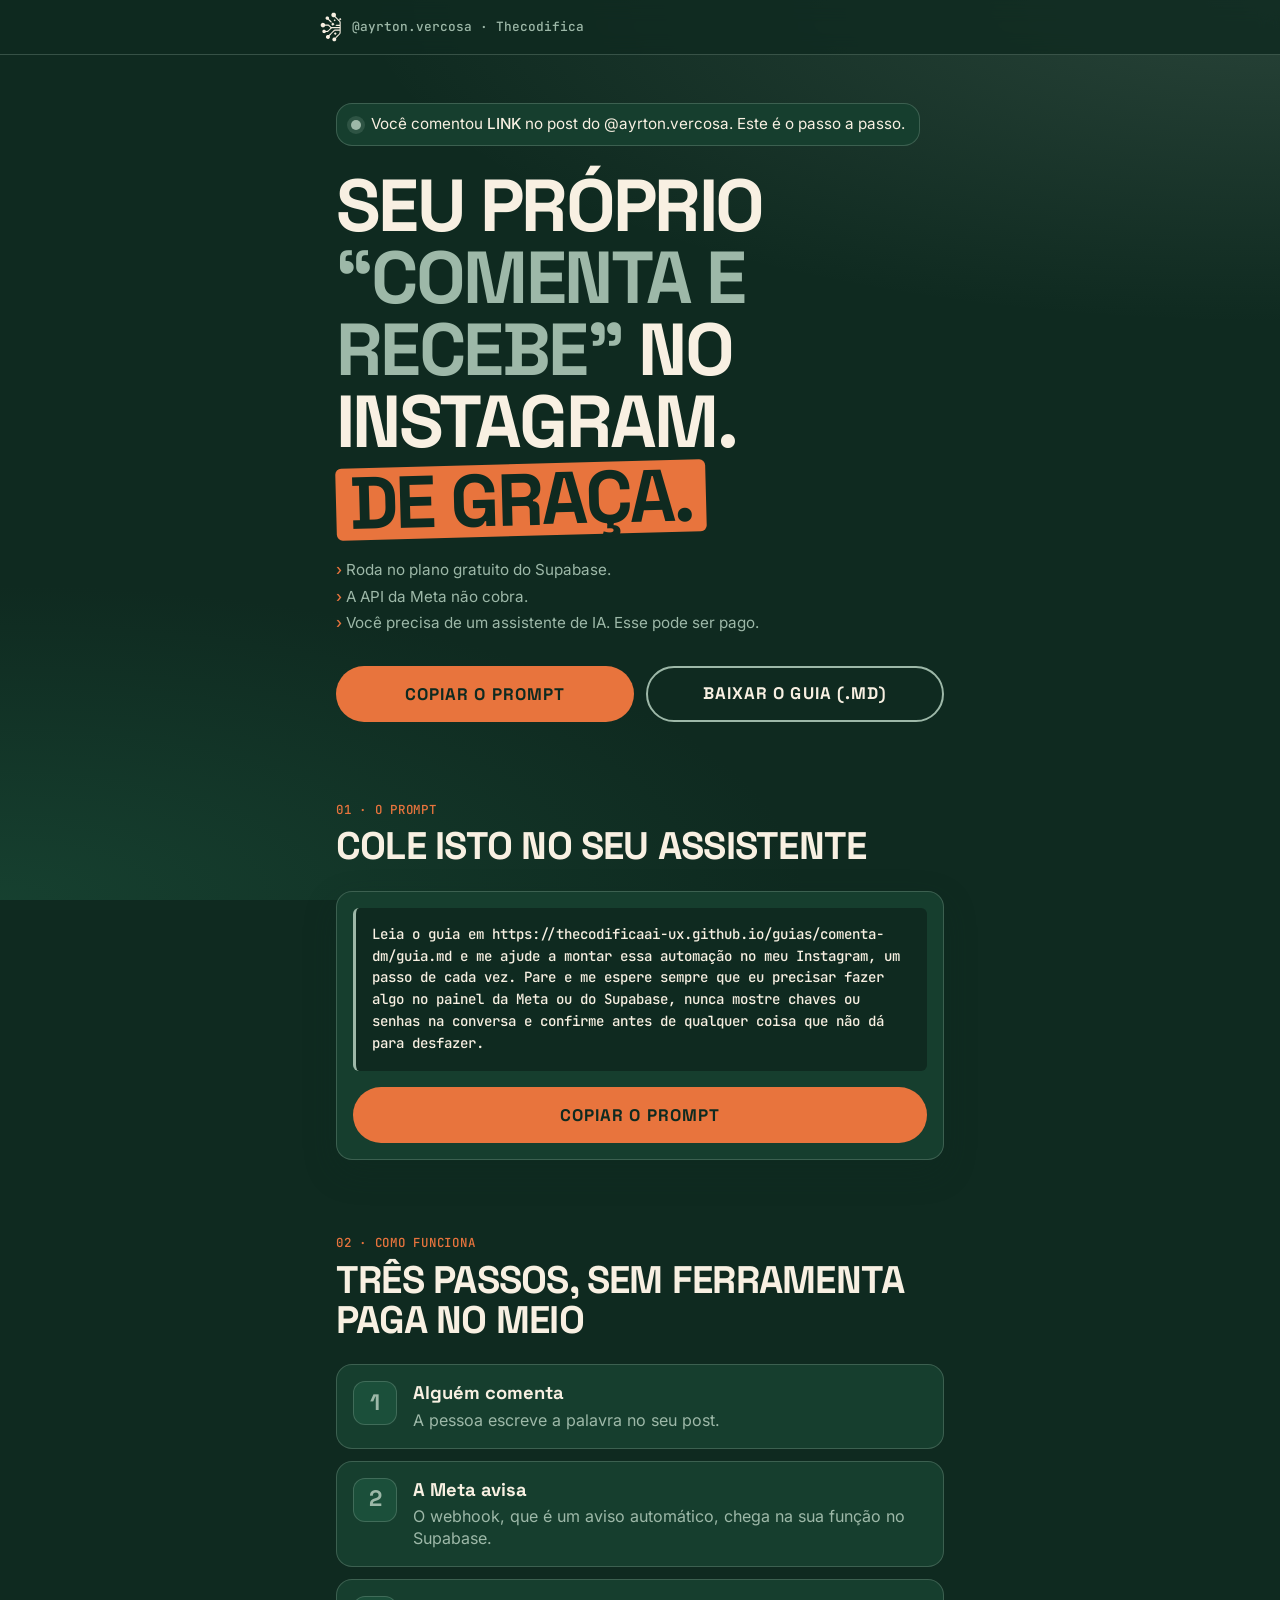
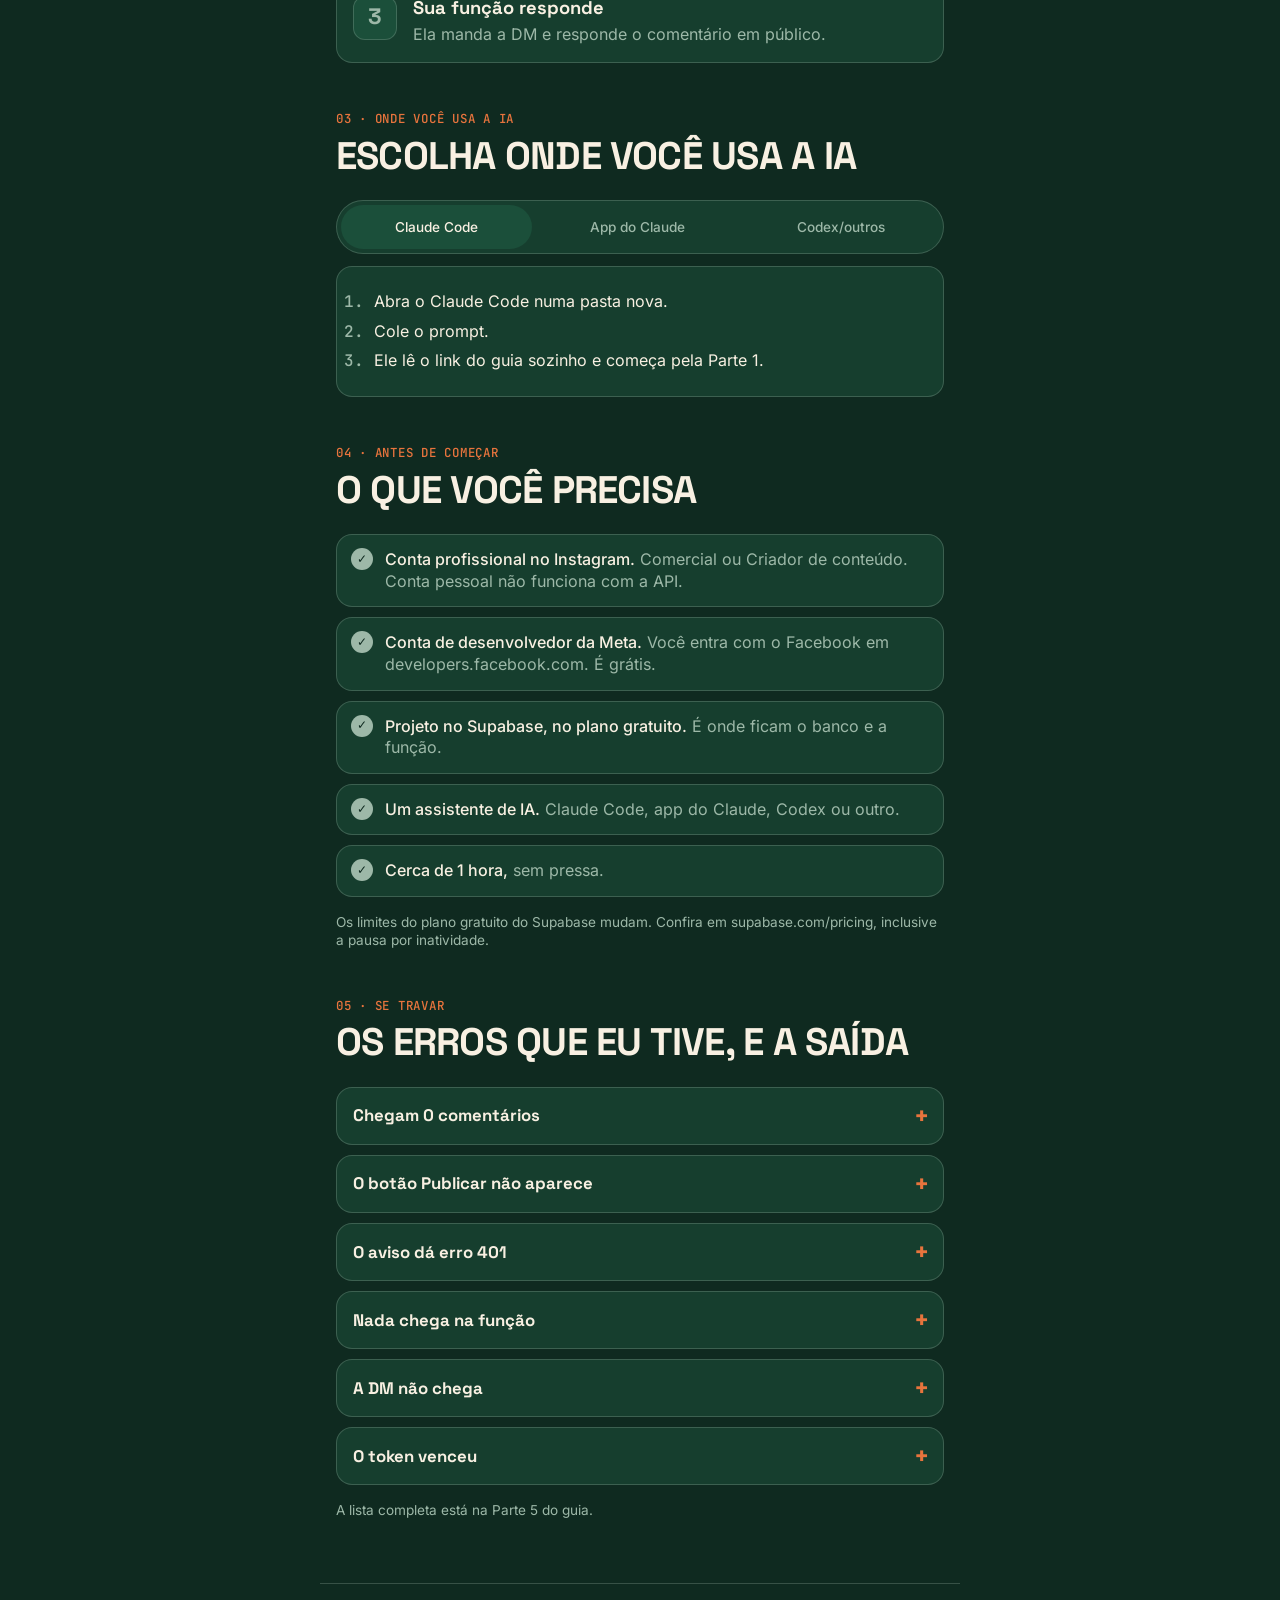
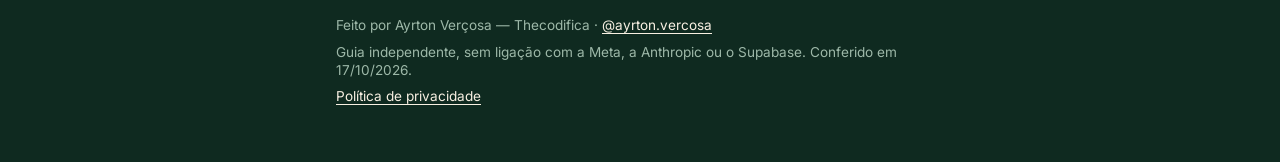
==== comenta-dm/index.html @ 65ba0058 "Guia comenta-dm: página de entrega e passo a passo Co-Authored-By: Claude Opus 5.5 <noreply@anthropi" ====
<!doctype html>
<html lang="pt-BR">
<head>
<meta charset="utf-8">
<meta name="viewport" content="width=device-width, initial-scale=1">
<title>Comenta e recebe no Instagram · passo a passo</title>
<meta name="description" content="Monte o seu próprio “comenta e recebe” no Instagram com a API oficial da Meta e o plano gratuito do Supabase. Um prompt pronto e o guia completo para o seu assistente de IA.">
<meta property="og:type" content="website">
<meta property="og:locale" content="pt_BR">
<meta property="og:url" content="https://thecodificaai-ux.github.io/guias/comenta-dm/">
<meta property="og:title" content="Seu próprio “comenta e recebe” no Instagram. De graça.">
<meta property="og:description" content="O passo a passo do @ayrton.vercosa: um prompt para colar no seu assistente de IA e o guia completo em .md.">
<link rel="icon" href="icone-creme.svg" type="image/svg+xml">
<link rel="preload" href="fontes/space-grotesk-latin-700-normal.woff2" as="font" type="font/woff2" crossorigin>
<link rel="stylesheet" href="marca/tokens.css">
<link rel="stylesheet" href="estilo.css">
</head>
<body>
<a class="pular" href="#conteudo">Pular para o conteúdo</a>

<header class="topo">
  <div class="topo__marca">
    <img src="icone-creme.svg" alt="" width="28" height="38">
    <span>@ayrton.vercosa · Thecodifica</span>
  </div>
</header>

<main id="conteudo">

  <section class="hero" aria-labelledby="titulo">
    <p class="hero__aviso"><span class="ponto" aria-hidden="true"></span><span>Você comentou <strong>LINK</strong> no post do @ayrton.vercosa. Este é o passo a passo.</span></p>
    <h1 id="titulo" class="hero__titulo">Seu próprio <span class="destaque">“comenta e recebe”</span> no Instagram. <span class="gratis">De graça.</span></h1>
    <ul class="hero__nuance">
      <li>Roda no plano gratuito do Supabase.</li>
      <li>A API da Meta não cobra.</li>
      <li>Você precisa de um assistente de IA. Esse pode ser pago.</li>
    </ul>
    <div class="hero__acoes">
      <button type="button" class="botao botao--principal" data-copiar="prompt-texto" data-rotulo="Copiar o prompt">Copiar o prompt</button>
      <a class="botao botao--secundario" href="guia.md" download="guia.md">Baixar o guia (.md)</a>
    </div>
    <p class="hero__dica">Sem JavaScript? O prompt está logo abaixo. Selecione e copie.</p>
  </section>

  <section class="bloco" id="prompt" aria-labelledby="t-prompt">
    <p class="etiqueta">01 · O prompt</p>
    <h2 id="t-prompt">Cole isto no seu assistente</h2>
    <div class="cartao-prompt">
      <pre id="prompt-texto" tabindex="0">Leia o guia em https://thecodificaai-ux.github.io/guias/comenta-dm/guia.md e me ajude a montar essa automação no meu Instagram, um passo de cada vez. Pare e me espere sempre que eu precisar fazer algo no painel da Meta ou do Supabase, nunca mostre chaves ou senhas na conversa e confirme antes de qualquer coisa que não dá para desfazer.</pre>
      <button type="button" class="botao botao--principal botao--cheio" data-copiar="prompt-texto" data-rotulo="Copiar o prompt">Copiar o prompt</button>
    </div>
    <p class="status" role="status" aria-live="polite"></p>
  </section>

  <section class="bloco" aria-labelledby="t-como">
    <p class="etiqueta">02 · Como funciona</p>
    <h2 id="t-como">Três passos, sem ferramenta paga no meio</h2>
    <ol class="passos">
      <li><span class="passos__n" aria-hidden="true">1</span><div><h3>Alguém comenta</h3><p>A pessoa escreve a palavra no seu post.</p></div></li>
      <li><span class="passos__n" aria-hidden="true">2</span><div><h3>A Meta avisa</h3><p>O webhook, que é um aviso automático, chega na sua função no Supabase.</p></div></li>
      <li><span class="passos__n" aria-hidden="true">3</span><div><h3>Sua função responde</h3><p>Ela manda a DM e responde o comentário em público.</p></div></li>
    </ol>
  </section>

  <section class="bloco" aria-labelledby="t-onde">
    <p class="etiqueta">03 · Onde você usa a IA</p>
    <h2 id="t-onde">Escolha onde você usa a IA</h2>
    <div class="abas" role="tablist" aria-label="Assistente de IA" hidden>
      <button type="button" role="tab" id="aba-code" aria-controls="painel-code" aria-selected="true">Claude Code</button>
      <button type="button" role="tab" id="aba-app" aria-controls="painel-app" aria-selected="false" tabindex="-1">App do Claude</button>
      <button type="button" role="tab" id="aba-outros" aria-controls="painel-outros" aria-selected="false" tabindex="-1">Codex/outros</button>
    </div>
    <div class="painel" id="painel-code" role="tabpanel" aria-labelledby="aba-code">
      <h3>Claude Code</h3>
      <ol>
        <li>Abra o Claude Code numa pasta nova.</li>
        <li>Cole o prompt.</li>
        <li>Ele lê o link do guia sozinho e começa pela Parte 1.</li>
      </ol>
    </div>
    <div class="painel" id="painel-app" role="tabpanel" aria-labelledby="aba-app">
      <h3>App do Claude (site ou celular)</h3>
      <ol>
        <li>Abra uma conversa nova.</li>
        <li>Cole o prompt.</li>
        <li>Se ele disser que não consegue abrir links, baixe o guia e anexe o arquivo na conversa.</li>
      </ol>
      <a class="link-forte" href="guia.md" download="guia.md">Baixar o guia (.md)</a>
    </div>
    <div class="painel" id="painel-outros" role="tabpanel" aria-labelledby="aba-outros">
      <h3>Codex e outros assistentes</h3>
      <ol>
        <li>Cole o prompt.</li>
        <li>Ou anexe o arquivo do guia e peça para seguir parte por parte.</li>
      </ol>
      <a class="link-forte" href="guia.md" download="guia.md">Baixar o guia (.md)</a>
    </div>
  </section>

  <section class="bloco" aria-labelledby="t-precisa">
    <p class="etiqueta">04 · Antes de começar</p>
    <h2 id="t-precisa">O que você precisa</h2>
    <ul class="lista-check">
      <li><strong>Conta profissional no Instagram.</strong> Comercial ou Criador de conteúdo. Conta pessoal não funciona com a API.</li>
      <li><strong>Conta de desenvolvedor da Meta.</strong> Você entra com o Facebook em developers.facebook.com. É grátis.</li>
      <li><strong>Projeto no Supabase, no plano gratuito.</strong> É onde ficam o banco e a função.</li>
      <li><strong>Um assistente de IA.</strong> Claude Code, app do Claude, Codex ou outro.</li>
      <li><strong>Cerca de 1 hora,</strong> sem pressa.</li>
    </ul>
    <p class="nota">Os limites do plano gratuito do Supabase mudam. Confira em supabase.com/pricing, inclusive a pausa por inatividade.</p>
  </section>

  <section class="bloco" aria-labelledby="t-travar">
    <p class="etiqueta">05 · Se travar</p>
    <h2 id="t-travar">Os erros que eu tive, e a saída</h2>
    <div class="sanfona">
      <details>
        <summary>Chegam 0 comentários</summary>
        <p>A API devolve 0 comentários em posts que têm comentário. O app da Meta ainda está em <strong>modo de desenvolvimento</strong>. Publique o app. Esse é o erro mais comum.</p>
      </details>
      <details>
        <summary>O botão Publicar não aparece</summary>
        <p>O app tem caso de uso de anúncios, Marketing API, Página ou Messenger. Aí o Publicar trava pedindo verificação da empresa. Caso de uso não sai depois. Crie um app novo, só com o caso de uso do Instagram e sem portfólio.</p>
      </details>
      <details>
        <summary>O aviso dá erro 401</summary>
        <p>A Meta avisou, mas a assinatura não bateu: a chave secreta guardada está errada. Use a <strong>chave secreta do app do Instagram</strong>, a da página da API do Instagram. Guarde de novo e comente outra vez.</p>
      </details>
      <details>
        <summary>Nada chega na função</summary>
        <p>O campo <code>comments</code> não está assinado no painel da Meta, ou a conta não foi inscrita. Assine, rode a inscrição de novo e confira se o app está Publicado. Enquanto isso, a varredura atende em até 10 minutos.</p>
      </details>
      <details>
        <summary>A DM não chega</summary>
        <p>Peça para a pessoa olhar <strong>Solicitações de mensagem</strong>. E lembre: o seu próprio comentário é ignorado de propósito. Teste com uma segunda conta.</p>
      </details>
      <details>
        <summary>O token venceu</summary>
        <p>Aparece erro com código 190, ou um alerta na configuração. Trocar a senha do Instagram também derruba o token. Gere outro no painel da Meta e guarde de novo, como o guia mostra.</p>
      </details>
    </div>
    <p class="nota">A lista completa está na Parte 5 do guia.</p>
  </section>

</main>

<footer class="rodape">
  <p>Feito por Ayrton Verçosa — Thecodifica · <a href="https://www.instagram.com/ayrton.vercosa/" rel="noopener">@ayrton.vercosa</a></p>
  <p>Guia independente, sem ligação com a Meta, a Anthropic ou o Supabase. Conferido em 17/10/2026.</p>
  <p><a href="https://thecodificaai-ux.github.io/thecodifica-legal/privacidade.html">Política de privacidade</a></p>
</footer>

<script src="app.js" defer></script>
</body>
</html>
---- comenta-dm/marca/tokens.css ----
/* GERADO por scripts/tokens/build.mjs — não editar. Fonte: brand/tokens.json */
@font-face {
  font-family: 'Space Grotesk';
  font-style: normal;
  font-weight: 500;
  font-display: block;
  src: url('../fontes/space-grotesk-latin-500-normal.woff2') format('woff2');
}
@font-face {
  font-family: 'Space Grotesk';
  font-style: normal;
  font-weight: 700;
  font-display: block;
  src: url('../fontes/space-grotesk-latin-700-normal.woff2') format('woff2');
}
@font-face {
  font-family: 'Inter';
  font-style: normal;
  font-weight: 400;
  font-display: block;
  src: url('../fontes/inter-latin-400-normal.woff2') format('woff2');
}
@font-face {
  font-family: 'Inter';
  font-style: normal;
  font-weight: 500;
  font-display: block;
  src: url('../fontes/inter-latin-500-normal.woff2') format('woff2');
}
@font-face {
  font-family: 'JetBrains Mono';
  font-style: normal;
  font-weight: 500;
  font-display: block;
  src: url('../fontes/jetbrains-mono-latin-500-normal.woff2') format('woff2');
}

:root {
  --paleta-creme: #F8F0E2;
  --paleta-floresta: #1B4F3A;
  --paleta-noite: #0F2A20;
  --paleta-terracota: #D9622B;
  --paleta-terracota-escura: #A8461A;
  --paleta-terracota-clara: #E8743D;
  --paleta-verde-suave: #9DB8A8;
  --tipo-display: 116px;
  --tipo-h1: 74px;
  --tipo-h2: 64px;
  --tipo-h3: 44px;
  --tipo-corpo-g: 34px;
  --tipo-corpo: 28px;
  --tipo-legenda: 22px;
  --linha-apertada: 1.05;
  --linha-normal: 1.35;
  --letra-titulo: -0.02em;
  --letra-caixa-alta: 0.06em;
  --espaco-1: 8px;
  --espaco-2: 16px;
  --espaco-3: 24px;
  --espaco-4: 32px;
  --espaco-6: 48px;
  --espaco-8: 64px;
  --espaco-12: 96px;
  --raio-sm: 6px;
  --raio-md: 16px;
  --raio-lg: 32px;
  --raio-pill: 999px;
  --sombra-card: 0 12px 32px rgba(15, 42, 32, 0.28);
  --fonte-titulo: 'Space Grotesk', Arial, sans-serif;
  --fonte-corpo: 'Inter', Arial, sans-serif;
  --fonte-mono: 'JetBrains Mono', Consolas, monospace;
}

:root, [data-tema="escuro"] {
  --cor-fundo: var(--paleta-noite);
  --cor-superficie: var(--paleta-floresta);
  --cor-texto-superficie: var(--paleta-creme);
  --cor-titulo: var(--paleta-creme);
  --cor-texto: var(--paleta-creme);
  --cor-texto-secundario: var(--paleta-verde-suave);
  --cor-destaque: var(--paleta-terracota-clara);
  --cor-destaque-texto: var(--paleta-terracota-clara);
  --cor-botao-fundo: var(--paleta-terracota-clara);
  --cor-botao-texto: var(--paleta-noite);
  --cor-etiqueta: var(--paleta-terracota-clara);
  --logo: url('/brand/logo/logo-horizontal-creme.svg');
}

[data-tema="claro"] {
  --cor-fundo: var(--paleta-creme);
  --cor-superficie: var(--paleta-floresta);
  --cor-texto-superficie: var(--paleta-creme);
  --cor-titulo: var(--paleta-floresta);
  --cor-texto: var(--paleta-noite);
  --cor-texto-secundario: var(--paleta-floresta);
  --cor-destaque: var(--paleta-terracota);
  --cor-destaque-texto: var(--paleta-terracota-escura);
  --cor-botao-fundo: var(--paleta-terracota-escura);
  --cor-botao-texto: var(--paleta-creme);
  --cor-etiqueta: var(--paleta-terracota-escura);
  --logo: url('/brand/logo/logo-horizontal-floresta.svg');
}

.t-display { font-family: var(--fonte-titulo); font-size: var(--tipo-display); font-weight: 700; line-height: var(--linha-apertada); letter-spacing: var(--letra-titulo); color: var(--cor-titulo); }
.t-h1 { font-family: var(--fonte-titulo); font-size: var(--tipo-h1); font-weight: 700; line-height: var(--linha-apertada); letter-spacing: var(--letra-titulo); color: var(--cor-titulo); }
.t-h2 { font-family: var(--fonte-titulo); font-size: var(--tipo-h2); font-weight: 700; line-height: var(--linha-apertada); letter-spacing: var(--letra-titulo); color: var(--cor-titulo); }
.t-h3 { font-family: var(--fonte-titulo); font-size: var(--tipo-h3); font-weight: 500; line-height: var(--linha-apertada); letter-spacing: var(--letra-titulo); color: var(--cor-titulo); }
.t-corpo-g { font-family: var(--fonte-corpo); font-size: var(--tipo-corpo-g); font-weight: 500; line-height: var(--linha-normal); }
.t-corpo { font-family: var(--fonte-corpo); font-size: var(--tipo-corpo); font-weight: 400; line-height: var(--linha-normal); }
.t-legenda { font-family: var(--fonte-corpo); font-size: var(--tipo-legenda); font-weight: 500; line-height: var(--linha-normal); }
.t-mono { font-family: var(--fonte-mono); font-size: var(--tipo-legenda); font-weight: 500; line-height: var(--linha-normal); }
---- comenta-dm/estilo.css ----
/* Cor e fonte só via var() de marca/tokens.css. */
:root {
  color-scheme: dark;
  --borda: color-mix(in srgb, var(--paleta-verde-suave) 28%, transparent);
  --vidro: color-mix(in srgb, var(--paleta-floresta) 55%, var(--paleta-noite));
  --brilho: color-mix(in srgb, var(--paleta-verde-suave) 18%, transparent);
  --largura: 640px;
}

*, *::before, *::after { box-sizing: border-box; }

html { -webkit-text-size-adjust: 100%; scroll-behavior: smooth; }

body {
  margin: 0;
  background: var(--cor-fundo);
  background-image:
    radial-gradient(120% 60% at 100% 0%, var(--brilho), transparent 60%),
    radial-gradient(90% 50% at 0% 100%, color-mix(in srgb, var(--paleta-floresta) 60%, transparent), transparent 70%);
  background-attachment: fixed;
  color: var(--cor-texto);
  font-family: var(--fonte-corpo);
  font-size: 1rem;
  line-height: var(--linha-normal);
  -webkit-font-smoothing: antialiased;
}

img { display: block; max-width: 100%; }
a { color: var(--cor-texto); text-underline-offset: 3px; }
strong { font-weight: 500; color: var(--cor-titulo); }
code { font-family: var(--fonte-mono); font-size: .9em; padding: 1px 6px; border-radius: var(--raio-sm); background: var(--paleta-noite); }

:focus-visible {
  outline: 3px solid var(--cor-destaque);
  outline-offset: 3px;
  border-radius: var(--raio-sm);
}

.pular {
  position: absolute; left: var(--espaco-2); top: -100px; z-index: 10;
  padding: var(--espaco-1) var(--espaco-2);
  background: var(--cor-botao-fundo); color: var(--cor-botao-texto);
  border-radius: var(--raio-pill); font-weight: 500; text-decoration: none;
}
.pular:focus { top: var(--espaco-2); }

/* Topo */
.topo {
  position: sticky; top: 0; z-index: 5;
  padding: 12px var(--espaco-2);
  background: color-mix(in srgb, var(--paleta-noite) 82%, transparent);
  -webkit-backdrop-filter: blur(10px); backdrop-filter: blur(10px);
  border-bottom: 1px solid var(--borda);
}
.topo__marca {
  max-width: var(--largura); margin: 0 auto;
  display: flex; align-items: center; gap: 10px;
  font-family: var(--fonte-mono); font-size: .8rem; color: var(--cor-texto-secundario);
}
.topo__marca img { width: 22px; height: auto; }

main, .rodape { max-width: var(--largura); margin: 0 auto; padding: 0 var(--espaco-2); }

/* Hero */
.hero { padding: var(--espaco-6) 0 var(--espaco-4); }
.hero__aviso {
  display: inline-flex; gap: 10px; align-items: flex-start;
  margin: 0 0 var(--espaco-3);
  padding: 10px 14px;
  border: 1px solid var(--borda); border-radius: var(--raio-md);
  background: var(--vidro);
  font-size: .95rem; color: var(--cor-texto);
}
.ponto {
  flex: none; width: 10px; height: 10px; margin-top: 6px; border-radius: 50%;
  background: var(--paleta-verde-suave);
  box-shadow: 0 0 0 4px var(--brilho);
  animation: pulso 2s ease-in-out infinite;
}
@keyframes pulso { 50% { box-shadow: 0 0 0 8px transparent; } }

.hero__titulo {
  margin: 0 0 var(--espaco-3);
  font-family: var(--fonte-titulo); font-weight: 700;
  font-size: clamp(2.5rem, 11vw, 4.6rem);
  line-height: .98; letter-spacing: -0.035em;
  text-transform: uppercase;
  color: var(--cor-titulo);
  overflow-wrap: break-word; hyphens: manual;
}
.destaque { color: var(--paleta-verde-suave); }
.gratis {
  display: inline-block; margin-top: 6px;
  padding: 0 .18em;
  background: var(--cor-destaque); color: var(--paleta-noite);
  border-radius: var(--raio-sm);
  transform: rotate(-1.5deg);
}

.hero__nuance {
  list-style: none; margin: 0 0 var(--espaco-4); padding: 0;
  display: grid; gap: 6px;
  color: var(--cor-texto-secundario); font-size: .95rem;
}
.hero__nuance li::before { content: "› "; color: var(--cor-destaque); font-weight: 500; }

.hero__acoes { display: grid; gap: 12px; }
.hero__dica { margin: 12px 0 0; font-size: .8rem; color: var(--cor-texto-secundario); }
.js .hero__dica { display: none; }

/* Botões */
.botao {
  display: inline-flex; align-items: center; justify-content: center; gap: 8px;
  min-height: 56px; padding: 14px 24px;
  border-radius: var(--raio-pill); border: 2px solid transparent;
  font-family: var(--fonte-titulo); font-weight: 700; font-size: 1.05rem;
  letter-spacing: var(--letra-caixa-alta); text-transform: uppercase;
  text-decoration: none; cursor: pointer;
  transition: transform .15s ease, background-color .15s ease;
}
.botao:active { transform: scale(.98); }
.botao--principal { background: var(--cor-botao-fundo); color: var(--cor-botao-texto); }
.botao--principal:hover { filter: brightness(1.08); }
.botao--secundario { background: transparent; color: var(--cor-texto); border-color: var(--paleta-verde-suave); }
.botao--secundario:hover { background: var(--vidro); }
.botao--cheio { width: 100%; }
.botao.copiado { background: var(--paleta-verde-suave); color: var(--paleta-noite); }

/* Blocos */
.bloco { padding: var(--espaco-6) 0 0; }
.etiqueta {
  margin: 0 0 var(--espaco-1);
  font-family: var(--fonte-mono); font-size: .78rem;
  letter-spacing: var(--letra-caixa-alta); text-transform: uppercase;
  color: var(--cor-etiqueta);
}
h2 {
  margin: 0 0 var(--espaco-3);
  font-family: var(--fonte-titulo); font-weight: 700;
  font-size: clamp(1.7rem, 7vw, 2.4rem);
  line-height: var(--linha-apertada); letter-spacing: var(--letra-titulo);
  text-transform: uppercase; color: var(--cor-titulo);
}
h3 { margin: 0 0 4px; font-family: var(--fonte-titulo); font-weight: 700; font-size: 1.15rem; color: var(--cor-titulo); }
.nota { margin: var(--espaco-2) 0 0; font-size: .85rem; color: var(--cor-texto-secundario); }

/* Prompt */
.cartao-prompt {
  border: 1px solid var(--borda); border-radius: var(--raio-md);
  background: var(--vidro); padding: var(--espaco-2);
  box-shadow: var(--sombra-card);
}
.cartao-prompt pre {
  margin: 0 0 var(--espaco-2); padding: var(--espaco-2);
  max-height: 260px; overflow: auto;
  white-space: pre-wrap; word-break: break-word;
  font-family: var(--fonte-mono); font-size: .88rem; line-height: 1.55;
  color: var(--cor-texto); background: var(--paleta-noite);
  border-radius: var(--raio-sm); border-left: 3px solid var(--paleta-verde-suave);
}
.status { min-height: 1.4em; margin: 8px 0 0; font-size: .85rem; color: var(--paleta-verde-suave); }

/* Passos */
.passos { list-style: none; margin: 0; padding: 0; display: grid; gap: 12px; }
.passos li {
  display: flex; gap: var(--espaco-2); align-items: flex-start;
  padding: var(--espaco-2);
  border: 1px solid var(--borda); border-radius: var(--raio-md);
  background: var(--vidro);
}
.passos p { margin: 0; color: var(--cor-texto-secundario); }
.passos__n {
  flex: none; display: grid; place-items: center;
  width: 44px; height: 44px; border-radius: 12px;
  background: var(--cor-superficie); color: var(--paleta-verde-suave);
  font-family: var(--fonte-titulo); font-weight: 700; font-size: 1.4rem;
  border: 1px solid var(--borda);
}

/* Abas (sem JS: todos os painéis empilhados) */
.abas {
  display: flex; gap: 4px; padding: 4px; margin-bottom: 12px;
  border-radius: var(--raio-pill); background: var(--vidro); border: 1px solid var(--borda);
  overflow-x: auto;
}
.abas[hidden] { display: none; }
.abas button {
  flex: 1 1 auto; min-height: 44px; padding: 8px 6px;
  border: 0; border-radius: var(--raio-pill); background: transparent;
  font-family: var(--fonte-corpo); font-weight: 500; font-size: .85rem;
  color: var(--cor-texto-secundario); cursor: pointer; white-space: nowrap;
}
.abas button[aria-selected="true"] { background: var(--cor-superficie); color: var(--cor-texto-superficie); }
.painel {
  padding: var(--espaco-3) var(--espaco-2);
  border: 1px solid var(--borda); border-radius: var(--raio-md);
  background: var(--vidro);
}
.painel + .painel { margin-top: 12px; }
.js .painel + .painel { margin-top: 0; }
.painel[hidden] { display: none; }
.js .painel h3 { display: none; }
.painel ol { margin: 0; padding-left: 1.3em; display: grid; gap: 8px; }
.painel ol li::marker { color: var(--paleta-verde-suave); font-family: var(--fonte-mono); }
.link-forte { display: inline-block; margin-top: var(--espaco-2); font-weight: 500; color: var(--paleta-verde-suave); }

/* Lista do que precisa */
.lista-check { list-style: none; margin: 0; padding: 0; display: grid; gap: 10px; }
.lista-check li {
  position: relative; padding: 14px 14px 14px 48px;
  border-radius: var(--raio-md); background: var(--vidro); border: 1px solid var(--borda);
  color: var(--cor-texto-secundario);
}
.lista-check li::before {
  content: "✓"; position: absolute; left: 14px; top: 13px;
  width: 22px; height: 22px; display: grid; place-items: center;
  border-radius: 50%; background: var(--paleta-verde-suave); color: var(--paleta-noite);
  font-size: .75rem; font-weight: 500;
}

/* Sanfona */
.sanfona { display: grid; gap: 10px; }
.sanfona details {
  border: 1px solid var(--borda); border-radius: var(--raio-md);
  background: var(--vidro); overflow: hidden;
}
.sanfona details[open] { border-color: var(--paleta-verde-suave); }
.sanfona summary {
  list-style: none; cursor: pointer;
  display: flex; justify-content: space-between; align-items: center; gap: 12px;
  min-height: 56px; padding: 14px var(--espaco-2);
  font-family: var(--fonte-titulo); font-weight: 700; font-size: 1.05rem; color: var(--cor-titulo);
}
.sanfona summary::-webkit-details-marker { display: none; }
.sanfona summary::after {
  content: "+"; flex: none; font-family: var(--fonte-mono); font-size: 1.3rem;
  color: var(--cor-destaque); transition: transform .2s ease;
}
.sanfona details[open] summary::after { transform: rotate(45deg); }
.sanfona p { margin: 0; padding: 0 var(--espaco-2) var(--espaco-2); color: var(--cor-texto-secundario); }

/* Rodapé */
.rodape {
  margin-top: var(--espaco-8); padding-top: var(--espaco-4); padding-bottom: var(--espaco-6);
  border-top: 1px solid var(--borda);
  font-size: .85rem; color: var(--cor-texto-secundario);
}
.rodape p { margin: 0 0 8px; }
.rodape a { color: var(--cor-texto); }

@media (min-width: 560px) {
  .hero__acoes { grid-template-columns: 1fr 1fr; }
}

@media (prefers-reduced-motion: reduce) {
  html { scroll-behavior: auto; }
  *, *::before, *::after { animation: none !important; transition: none !important; }
}
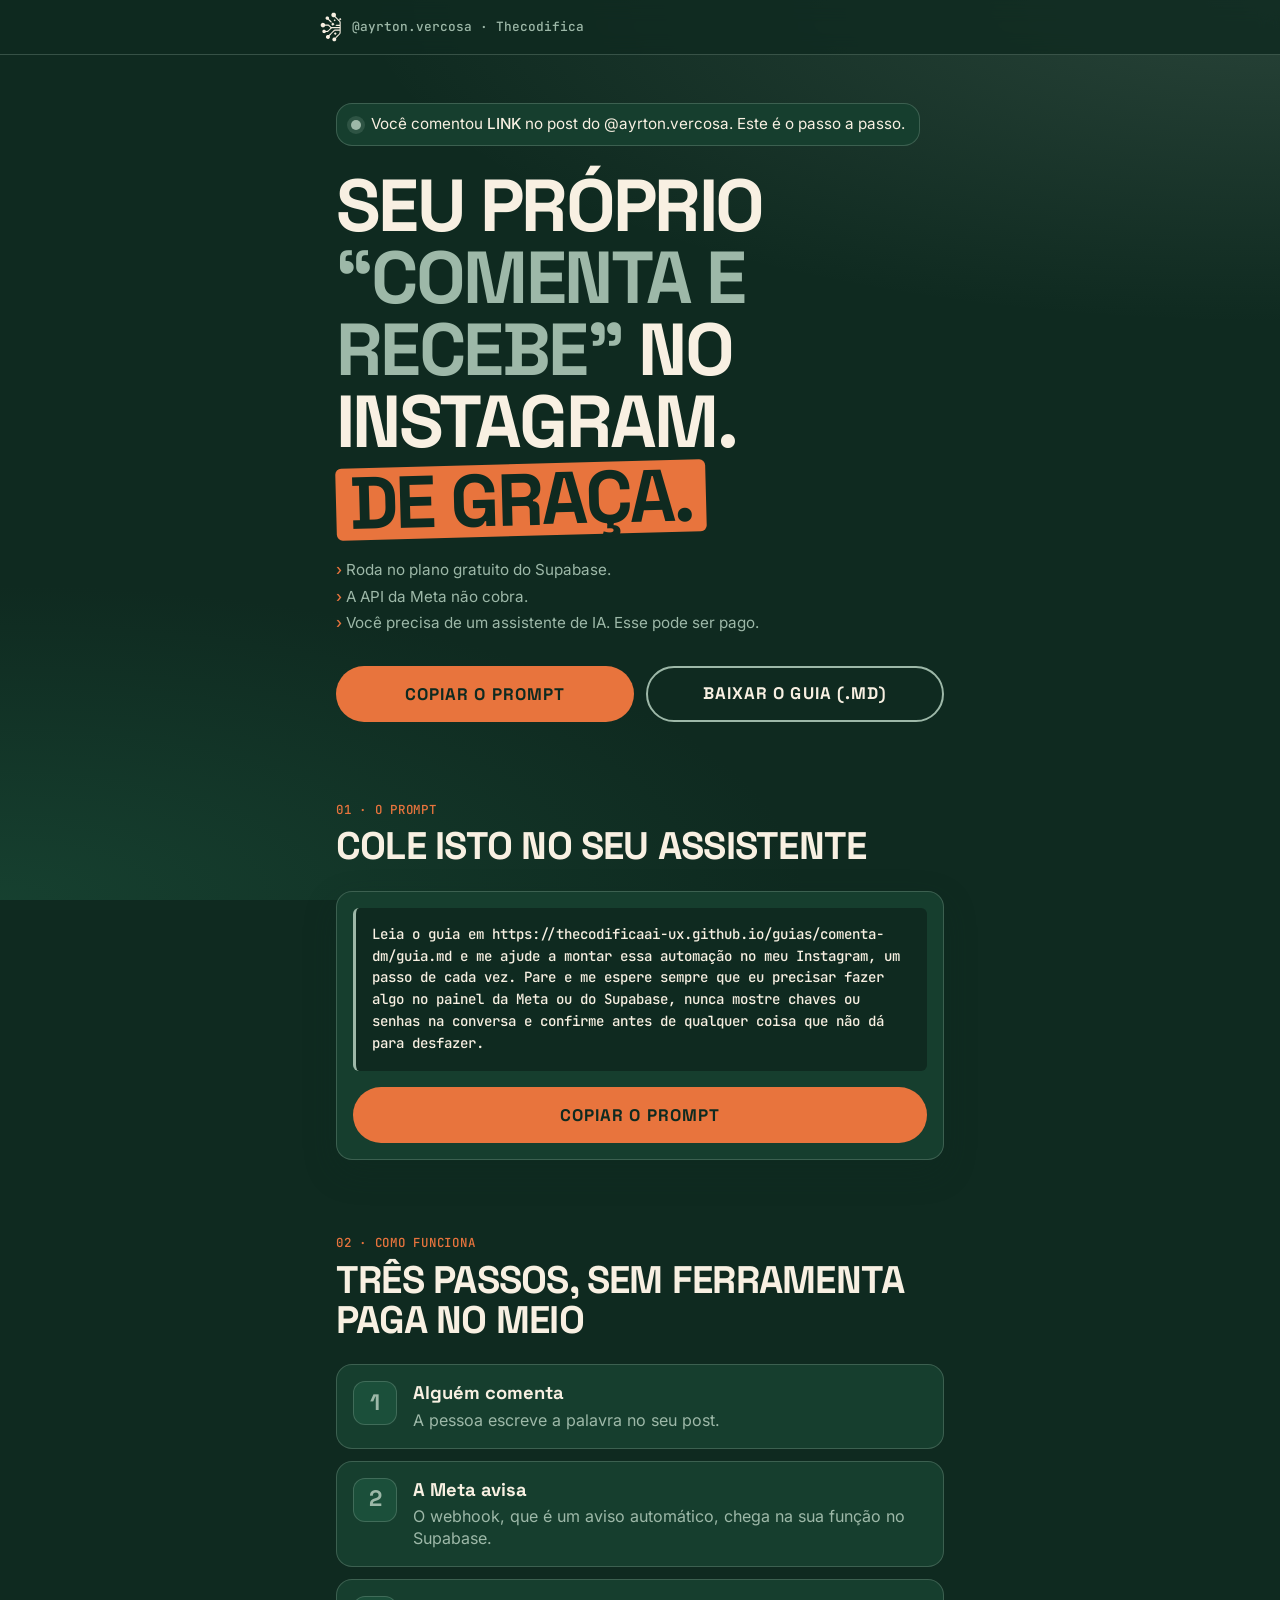
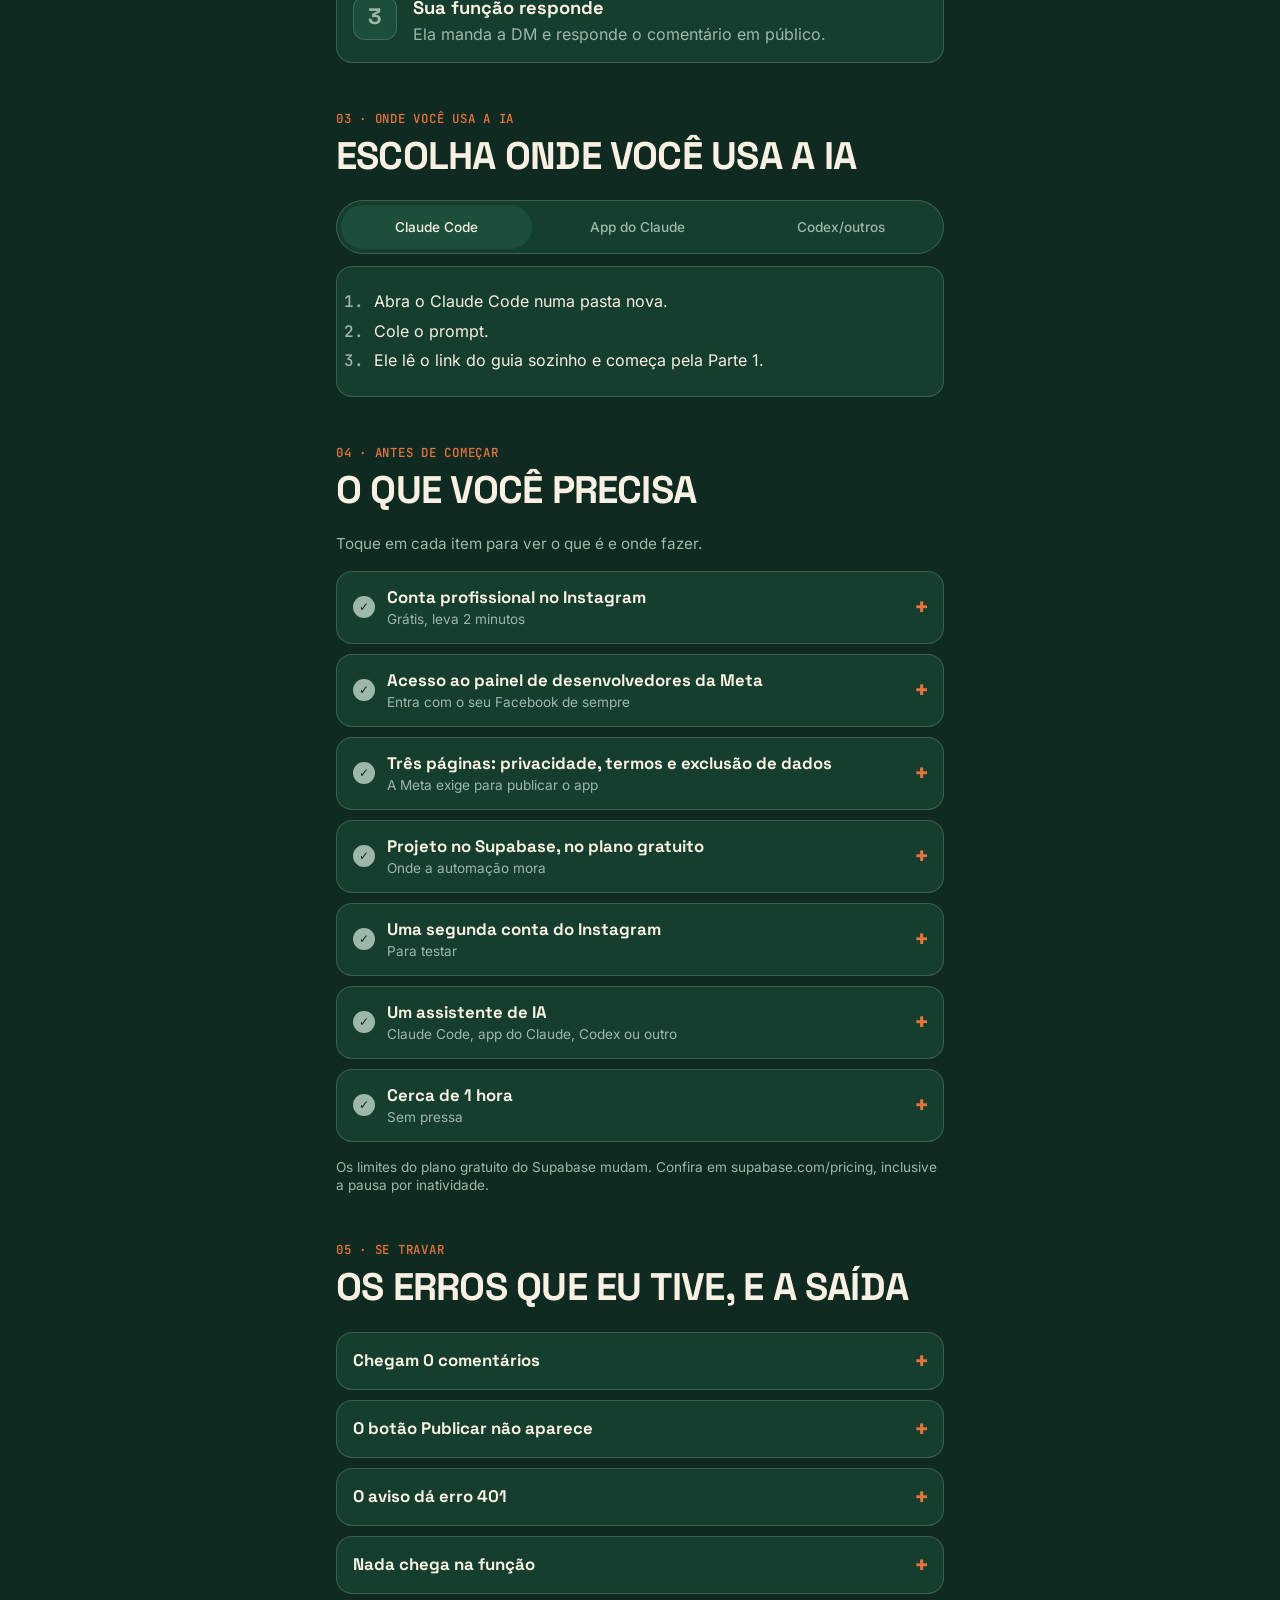
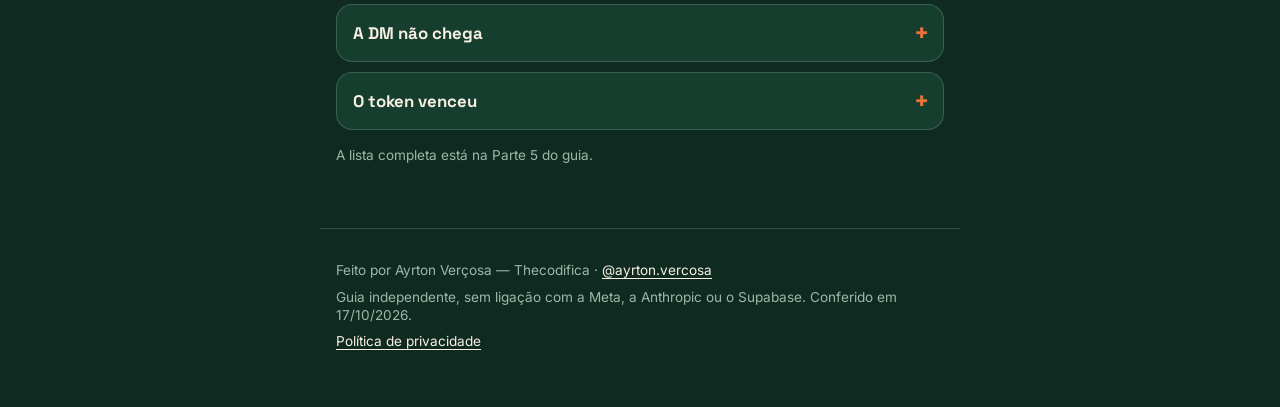
==== commit d316d7dd: "Guia comenta-dm: o que você precisa, item por item, com onde fazer Co-Authored-By: Claude Opus 5.5 <" ====
--- a/comenta-dm/index.html
+++ b/comenta-dm/index.html
@@ -100,13 +100,43 @@
   <section class="bloco" aria-labelledby="t-precisa">
     <p class="etiqueta">04 · Antes de começar</p>
     <h2 id="t-precisa">O que você precisa</h2>
-    <ul class="lista-check">
-      <li><strong>Conta profissional no Instagram.</strong> Comercial ou Criador de conteúdo. Conta pessoal não funciona com a API.</li>
-      <li><strong>Conta de desenvolvedor da Meta.</strong> Você entra com o Facebook em developers.facebook.com. É grátis.</li>
-      <li><strong>Projeto no Supabase, no plano gratuito.</strong> É onde ficam o banco e a função.</li>
-      <li><strong>Um assistente de IA.</strong> Claude Code, app do Claude, Codex ou outro.</li>
-      <li><strong>Cerca de 1 hora,</strong> sem pressa.</li>
-    </ul>
+    <p class="intro-lista">Toque em cada item para ver o que é e onde fazer.</p>
+    <div class="sanfona sanfona--check">
+      <details>
+        <summary><span class="item"><span class="item__nome">Conta profissional no Instagram</span><span class="item__sub">Grátis, leva 2 minutos</span></span></summary>
+        <p>É um tipo de conta que libera as estatísticas e a API do Instagram. Seus seguidores e posts continuam iguais. Conta pessoal não funciona com a automação.</p>
+        <p><strong>Onde trocar:</strong> no app do Instagram, vá no seu perfil → menu ☰ → <strong>Configurações e atividade</strong> → <strong>Tipo de conta e ferramentas</strong> → <strong>Mudar para conta profissional</strong>. Escolha <strong>Criador de conteúdo</strong> (se a conta é sua) ou <strong>Comercial</strong> (se é de uma empresa).</p>
+        <p class="aviso">Conta profissional é sempre pública. Dá para voltar para pessoal no mesmo menu, mas aí a automação para. O nome dos menus pode mudar um pouco conforme a versão do app.</p>
+      </details>
+      <details>
+        <summary><span class="item"><span class="item__nome">Acesso ao painel de desenvolvedores da Meta</span><span class="item__sub">Entra com o seu Facebook de sempre</span></span></summary>
+        <p>É onde você cria o "app". Não é um app de celular: é um cadastro que autoriza a sua automação a ler os comentários e mandar DM na sua conta.</p>
+        <p><strong>Onde:</strong> abra <strong>developers.facebook.com</strong> e entre com a sua conta do Facebook. Na primeira vez, a Meta pede para confirmar o e-mail ou o telefone e aceitar os termos de desenvolvedor. É grátis.</p>
+        <p><strong>Até o app ficar no ar são 6 etapas</strong> (Parte 1 do guia): criar o app, adicionar 3 permissões, colocar a sua conta como testadora, liberar as mensagens no Instagram, cadastrar 3 links e publicar. O seu assistente mostra onde clicar em cada uma.</p>
+      </details>
+      <details>
+        <summary><span class="item"><span class="item__nome">Três páginas: privacidade, termos e exclusão de dados</span><span class="item__sub">A Meta exige para publicar o app</span></span></summary>
+        <p>São três páginas simples na internet, explicando que dados a automação guarda e como alguém pede para apagar. O seu assistente escreve as três.</p>
+        <p><strong>Onde publicar:</strong> um lugar grátis é o <strong>GitHub Pages</strong>. Você só cria uma conta em <strong>github.com</strong> e o assistente prepara o resto. Se você já tem um site, pode colocar lá.</p>
+      </details>
+      <details>
+        <summary><span class="item"><span class="item__nome">Projeto no Supabase, no plano gratuito</span><span class="item__sub">Onde a automação mora</span></span></summary>
+        <p>O Supabase é um serviço na internet que guarda dados (o banco de dados) e roda pequenas funções na nuvem. É ele que recebe o aviso da Meta quando alguém comenta e manda a DM. Você não instala nada no seu computador.</p>
+        <p><strong>Onde:</strong> crie a conta em <strong>supabase.com</strong> (dá para entrar com o GitHub) e um projeto novo no plano gratuito. O assistente faz o resto com você.</p>
+      </details>
+      <details>
+        <summary><span class="item"><span class="item__nome">Uma segunda conta do Instagram</span><span class="item__sub">Para testar</span></span></summary>
+        <p>A automação ignora de propósito os comentários da sua própria conta. Use uma conta sua ou de alguém próximo para comentar a palavra e ver a DM chegar. Se essa conta não seguir você, a DM cai em <strong>Solicitações de mensagem</strong>.</p>
+      </details>
+      <details>
+        <summary><span class="item"><span class="item__nome">Um assistente de IA</span><span class="item__sub">Claude Code, app do Claude, Codex ou outro</span></span></summary>
+        <p>Ele lê o guia e conduz você, um passo de cada vez. Você não precisa saber programar: ele escreve o que for preciso, você clica onde ele pedir e confirma. O assistente pode ser pago.</p>
+      </details>
+      <details>
+        <summary><span class="item"><span class="item__nome">Cerca de 1 hora</span><span class="item__sub">Sem pressa</span></span></summary>
+        <p>A parte mais demorada é a da Meta, pelas idas e vindas entre o painel e o app do Instagram. Dá para parar e continuar depois: o assistente retoma de onde você parou.</p>
+      </details>
+    </div>
     <p class="nota">Os limites do plano gratuito do Supabase mudam. Confira em supabase.com/pricing, inclusive a pausa por inatividade.</p>
   </section>
 
--- a/comenta-dm/estilo.css
+++ b/comenta-dm/estilo.css
@@ -218,6 +218,22 @@
   font-size: .75rem; font-weight: 500;
 }
 
+/* Lista do que precisa, em sanfona */
+.intro-lista { margin: 0 0 var(--espaco-2); color: var(--cor-texto-secundario); font-size: .95rem; }
+.sanfona--check summary { justify-content: flex-start; }
+.sanfona--check summary::before {
+  content: "✓"; flex: none;
+  width: 22px; height: 22px; display: grid; place-items: center;
+  border-radius: 50%; background: var(--paleta-verde-suave); color: var(--paleta-noite);
+  font-family: var(--fonte-corpo); font-size: .75rem; font-weight: 500;
+}
+.sanfona--check summary::after { margin-left: auto; }
+.item { display: grid; gap: 2px; }
+.item__nome { font-family: var(--fonte-titulo); font-weight: 700; font-size: 1.05rem; color: var(--cor-titulo); }
+.item__sub { font-family: var(--fonte-corpo); font-weight: 400; font-size: .85rem; color: var(--cor-texto-secundario); }
+.sanfona p + p { margin-top: -6px; }
+.sanfona p.aviso { font-size: .88rem; border-left: 3px solid var(--cor-destaque); margin: 0 var(--espaco-2) var(--espaco-2); padding: 2px 0 2px 12px; }
+
 /* Sanfona */
 .sanfona { display: grid; gap: 10px; }
 .sanfona details {
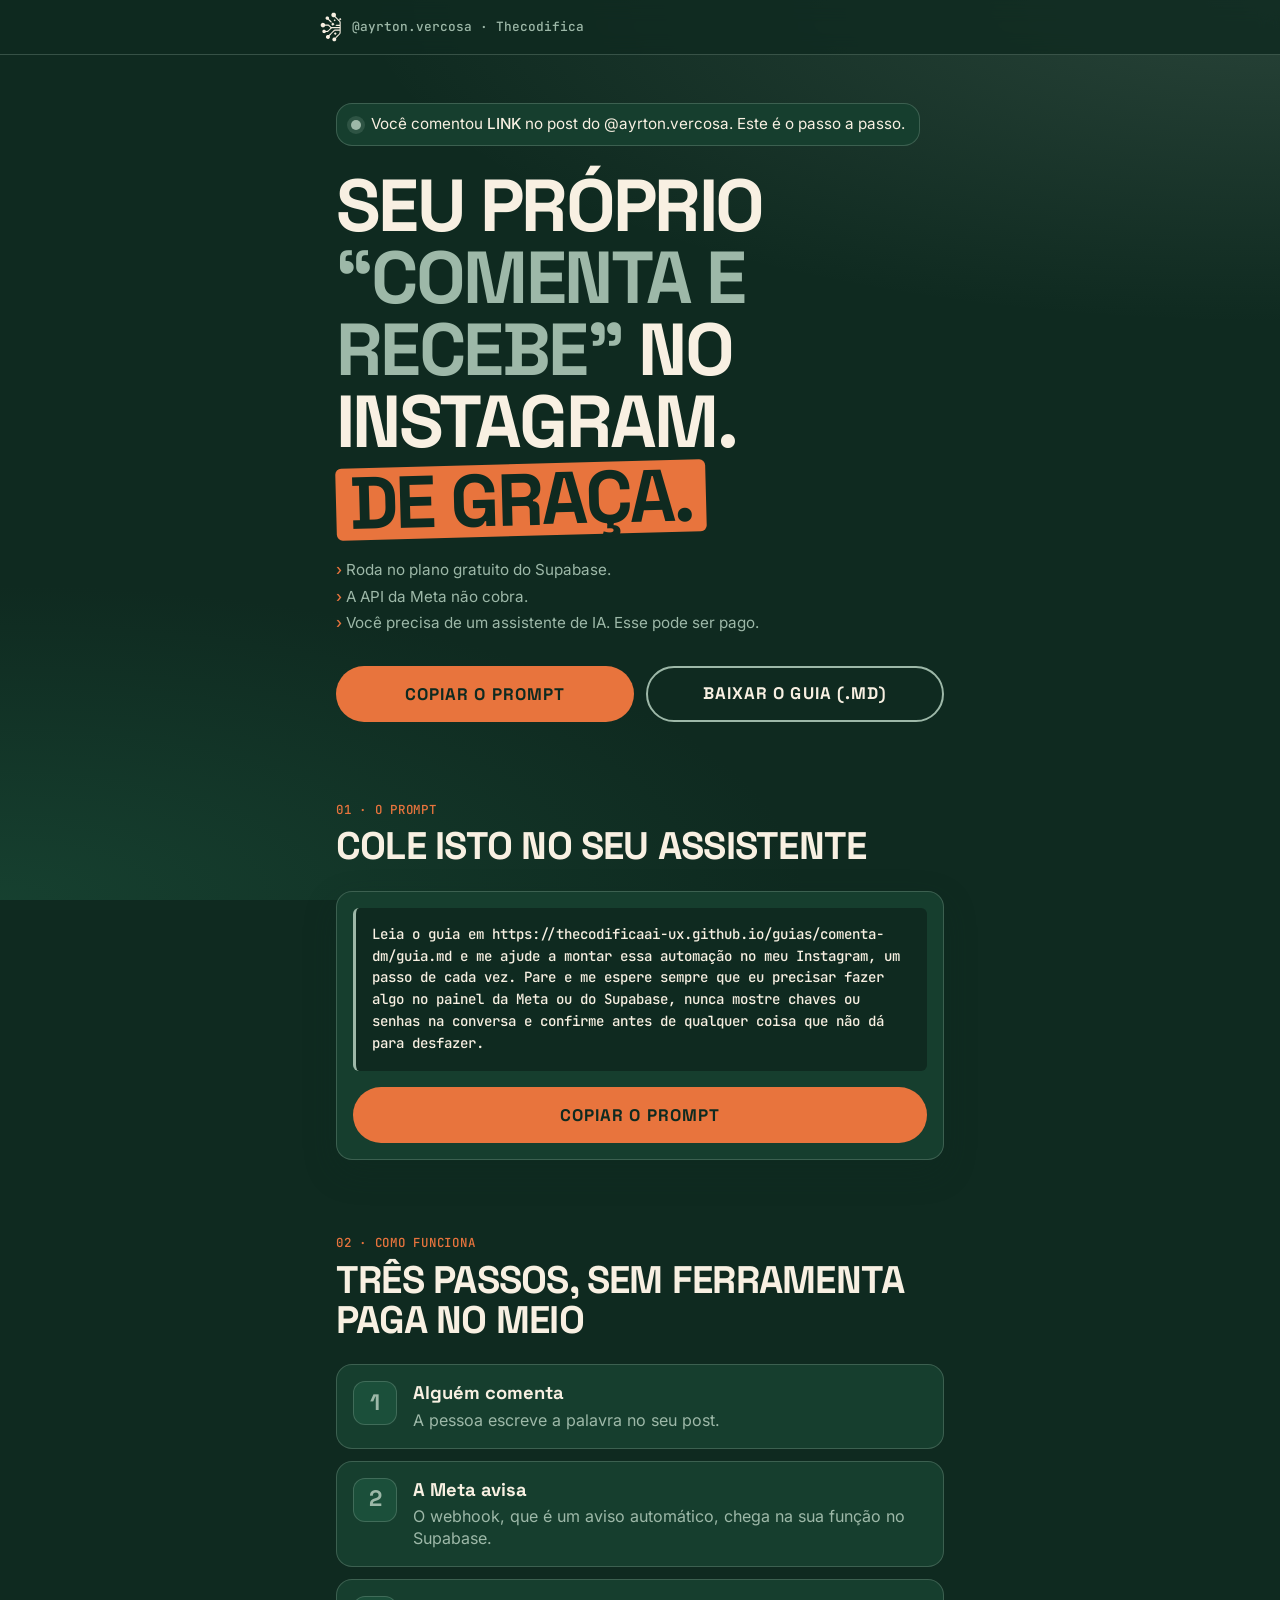
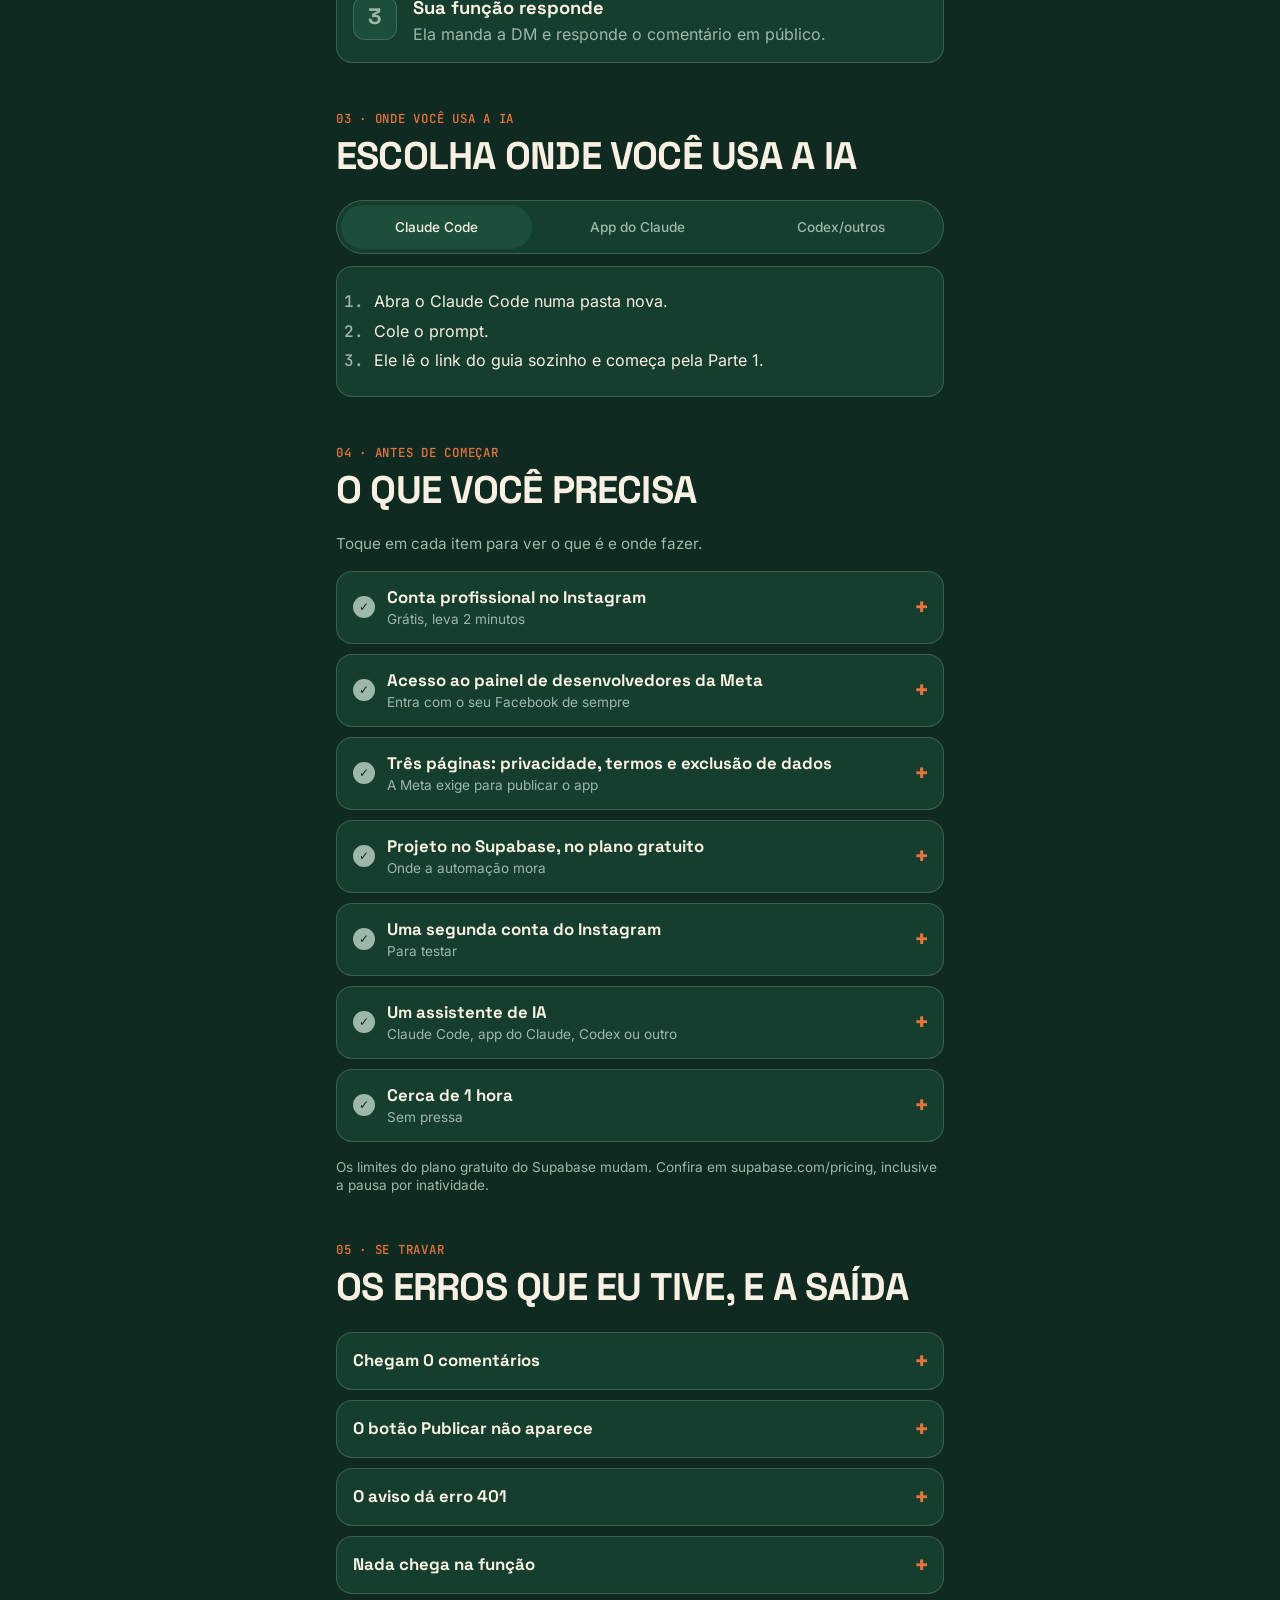
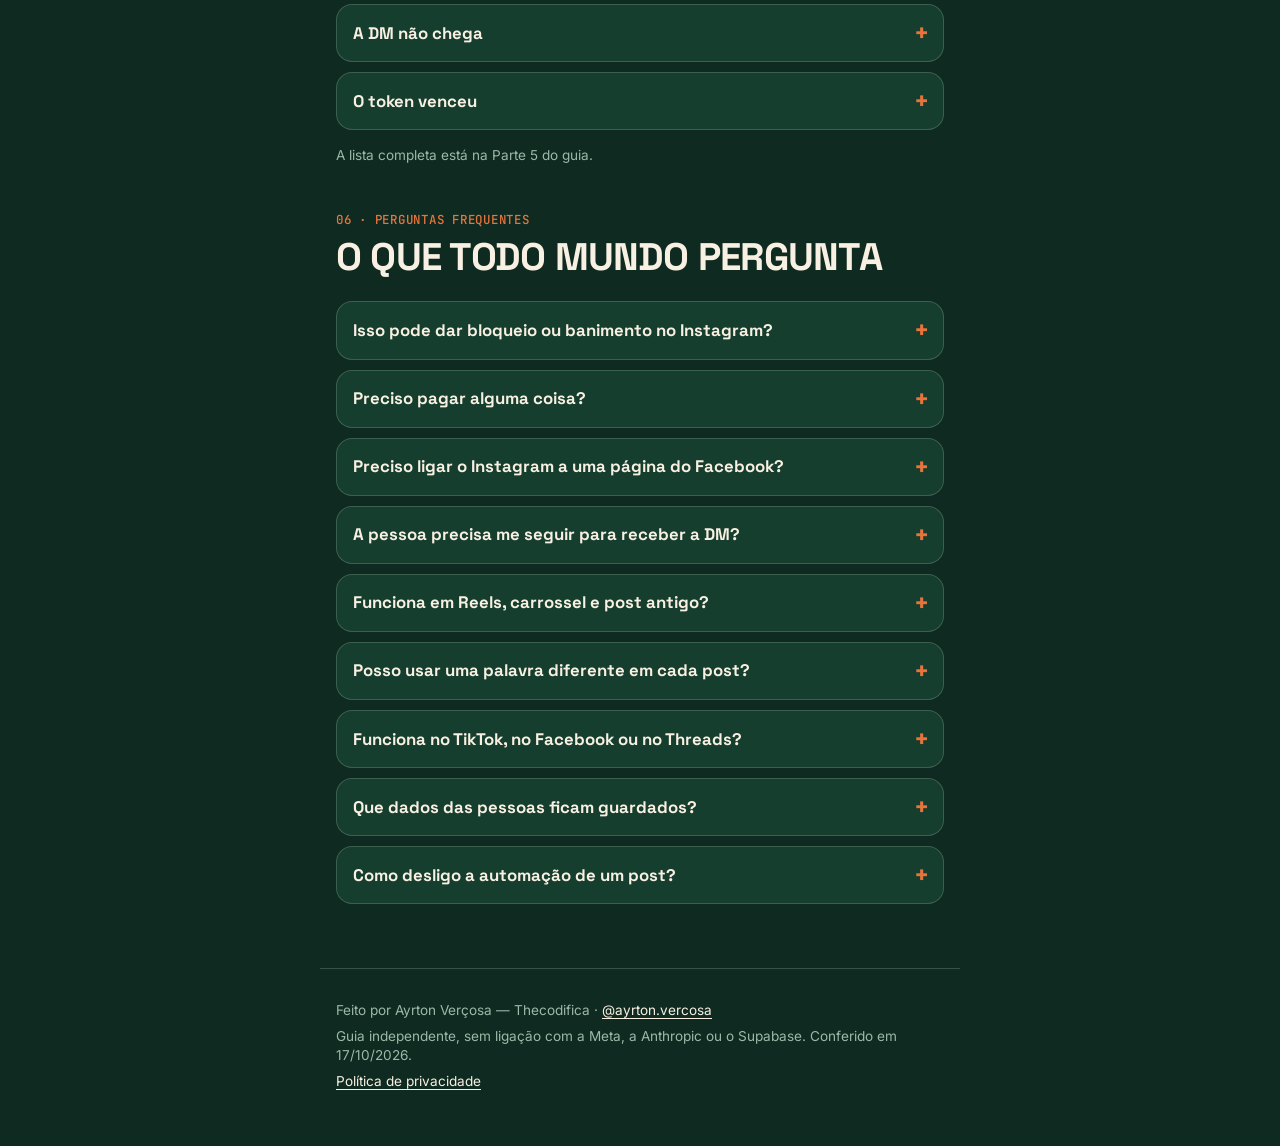
==== commit b9f5e346: "Guia comenta-dm: perguntas frequentes Co-Authored-By: Claude Opus 5.5 <noreply@anthropic.com>" ====
--- a/comenta-dm/index.html
+++ b/comenta-dm/index.html
@@ -172,6 +172,50 @@
     <p class="nota">A lista completa está na Parte 5 do guia.</p>
   </section>
 
+  <section class="bloco" aria-labelledby="t-faq">
+    <p class="etiqueta">06 · Perguntas frequentes</p>
+    <h2 id="t-faq">O que todo mundo pergunta</h2>
+    <div class="sanfona">
+      <details>
+        <summary>Isso pode dar bloqueio ou banimento no Instagram?</summary>
+        <p>Não existe garantia, mas o risco é baixo se você usar do jeito que o guia monta. A automação usa a <strong>API oficial da Meta</strong>, a mesma porta que ferramentas como o ManyChat usam, por meio de um app seu, publicado no painel de desenvolvedores. Ela não pede sua senha, não usa robô que clica no aplicativo nem extensão de navegador.</p>
+        <p>E ela só manda DM para quem comentou a palavra pedindo, uma vez por post. O que costuma dar problema é comportamento de spam: mandar mensagem para quem não pediu, prometer algo no post e não entregar, link suspeito na DM ou um volume muito fora do normal. A Meta também limita quantas chamadas a API aceita por hora. Se passar, ela recusa por um tempo e o sistema anota a falha.</p>
+      </details>
+      <details>
+        <summary>Preciso pagar alguma coisa?</summary>
+        <p>A Meta não cobra pelas chamadas da API. O Supabase tem plano gratuito, com limites e pausa do projeto depois de um tempo parado (confira em supabase.com/pricing). O único custo possível é o assistente de IA, se o seu for pago.</p>
+      </details>
+      <details>
+        <summary>Preciso ligar o Instagram a uma página do Facebook?</summary>
+        <p>Não. O guia usa a API do Instagram com login do próprio Instagram, que não pede página do Facebook nem portfólio empresarial. O Facebook só serve para entrar no painel de desenvolvedores.</p>
+      </details>
+      <details>
+        <summary>A pessoa precisa me seguir para receber a DM?</summary>
+        <p>Não. Se ela não seguir você, a DM cai em <strong>Solicitações de mensagem</strong>. Vale avisar isso na resposta pública do comentário.</p>
+      </details>
+      <details>
+        <summary>Funciona em Reels, carrossel e post antigo?</summary>
+        <p>Funciona em qualquer post seu: Reel, carrossel ou foto. Em post antigo também, mas só para comentários novos: a Meta só deixa responder no direct comentários de até 7 dias.</p>
+      </details>
+      <details>
+        <summary>Posso usar uma palavra diferente em cada post?</summary>
+        <p>Pode. Cada post tem a sua palavra, e a palavra de um post não dispara em outro. Se a mesma pessoa comentar duas vezes no mesmo post, ela recebe uma DM só.</p>
+      </details>
+      <details>
+        <summary>Funciona no TikTok, no Facebook ou no Threads?</summary>
+        <p>Não, só no Instagram. Se você postar o mesmo vídeo em outra rede, troque o pedido de comentário por outro chamado (seguir, link na bio).</p>
+      </details>
+      <details>
+        <summary>Que dados das pessoas ficam guardados?</summary>
+        <p>O mínimo: o id do comentário, o id do post, o número que a Meta usa para identificar quem comentou e se a DM foi enviada. O texto do comentário, o @, o nome e a foto não ficam. Tudo é apagado depois de 90 dias, e só você tem acesso.</p>
+      </details>
+      <details>
+        <summary>Como desligo a automação de um post?</summary>
+        <p>É só tirar a regra desse post. Peça ao seu assistente: ele mostra o comando e espera o seu OK. Os outros posts continuam funcionando.</p>
+      </details>
+    </div>
+  </section>
+
 </main>
 
 <footer class="rodape">
